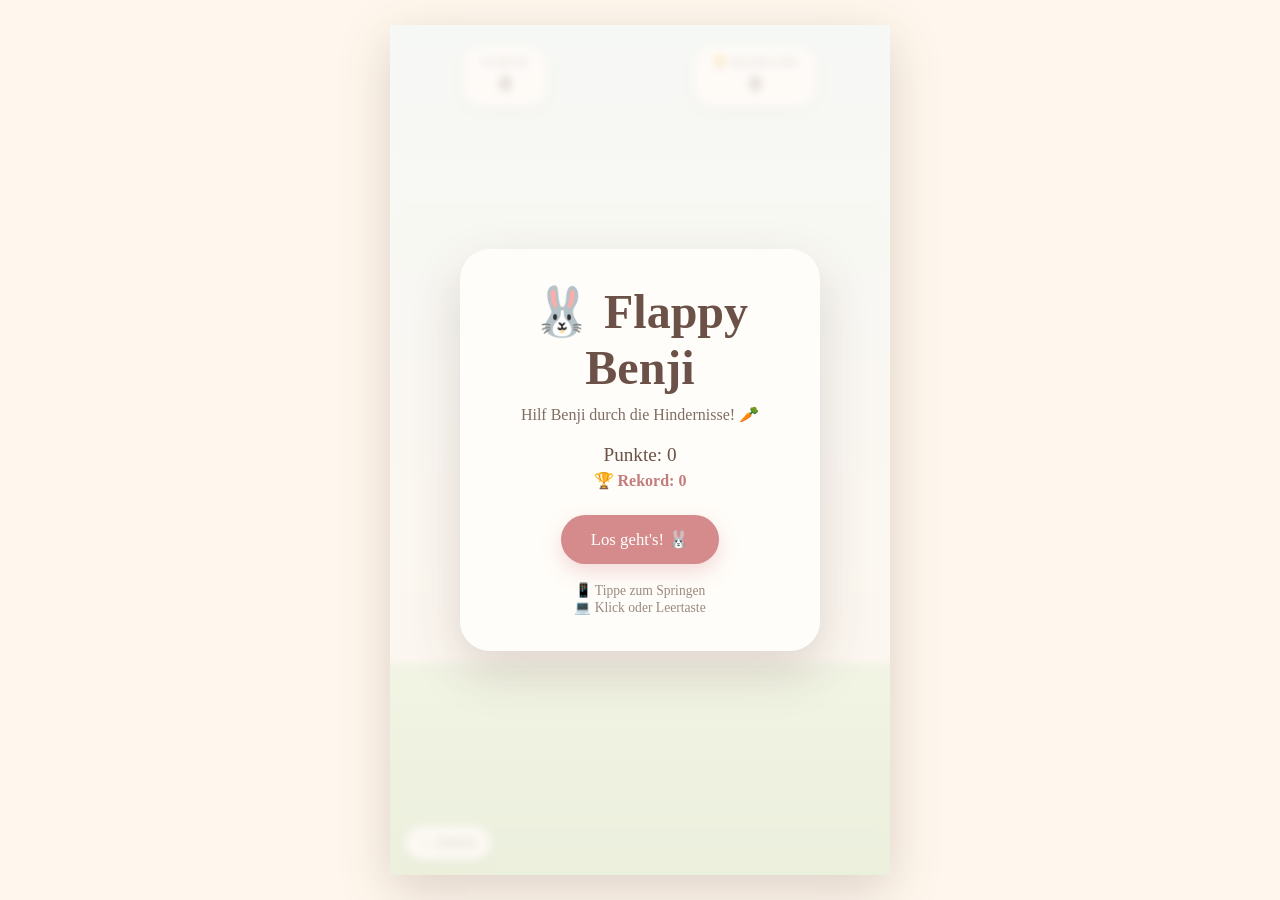
==== flappy.html @ 0adbc52c "Create flappy.html" ====
<!DOCTYPE html>
<html lang="de">

<head>
    <meta charset="UTF-8">

    <meta name="viewport"
          content="width=device-width, initial-scale=1.0, maximum-scale=1.0, user-scalable=no">

    <title>Flappy Benji 🐰</title>

    <style>

        * {
            box-sizing: border-box;
            margin: 0;
            padding: 0;
        }

        html,
        body {
            width: 100%;
            height: 100%;
            overflow: hidden;
        }

        body {
            font-family: Georgia, "Times New Roman", serif;
            background: #fff7ed;

            display: flex;
            justify-content: center;
            align-items: center;

            touch-action: none;
            user-select: none;
        }

        /* ================================
           SPIELBEREICH
           ================================ */

        #gameWrapper {
            position: relative;

            width: min(100vw, 500px);
            height: min(100vh, 850px);

            overflow: hidden;

            background:
                linear-gradient(
                    to bottom,
                    #dff4f4 0%,
                    #f5eee1 75%,
                    #cfe2b7 75%,
                    #b8d69c 100%
                );

            box-shadow:
                0 15px 50px rgba(80, 55, 45, 0.2);
        }

        canvas {
            position: absolute;

            width: 100%;
            height: 100%;

            left: 0;
            top: 0;
        }

        /* ================================
           HUD
           ================================ */

        #hud {
            position: absolute;

            top: 20px;
            left: 0;

            width: 100%;

            display: flex;
            justify-content: space-around;

            z-index: 10;

            pointer-events: none;
        }

        .scoreBox {
            background: rgba(255, 255, 255, 0.82);

            padding: 10px 18px;

            border-radius: 20px;

            text-align: center;

            box-shadow:
                0 5px 15px rgba(80, 55, 45, 0.12);
        }

        .scoreLabel {
            font-size: 0.75rem;
            color: #8a7468;
        }

        .scoreValue {
            font-size: 1.5rem;
            font-weight: bold;

            color: #6b5147;
        }

        /* ================================
           START / GAME OVER
           ================================ */

        #overlay {
            position: absolute;

            inset: 0;

            z-index: 20;

            display: flex;
            justify-content: center;
            align-items: center;

            padding: 25px;

            background: rgba(255, 250, 245, 0.72);

            backdrop-filter: blur(4px);
        }

        #panel {
            width: 100%;
            max-width: 360px;

            background: #fffdf9;

            padding: 35px 25px;

            border-radius: 30px;

            text-align: center;

            box-shadow:
                0 20px 50px rgba(80, 55, 45, 0.18);
        }

        #panel h1 {
            color: #6b5147;

            font-size: clamp(2rem, 8vw, 3rem);

            margin-bottom: 10px;
        }

        #panel p {
            color: #806d64;

            margin-bottom: 20px;
        }

        #finalScore {
            font-size: 1.2rem;

            color: #6b5147;

            margin-bottom: 5px;
        }

        #bestScore {
            color: #c27c7c;

            font-weight: bold;

            margin-bottom: 25px;
        }

        #gameButton {
            border: none;

            padding: 14px 30px;

            border-radius: 50px;

            background: #d58b8b;

            color: white;

            font-family: inherit;

            font-size: 1.05rem;

            cursor: pointer;

            box-shadow:
                0 8px 20px rgba(213, 139, 139, 0.3);

            transition: 0.2s ease;
        }

        #gameButton:hover {
            transform: translateY(-3px);

            background: #c87878;
        }

        #hint {
            margin-top: 18px;

            font-size: 0.85rem;

            color: #9b8980;
        }

        /* ================================
           ZURÜCK BUTTON
           ================================ */

        #backButton {
            position: absolute;

            left: 15px;
            bottom: 15px;

            z-index: 15;

            padding: 9px 15px;

            border-radius: 20px;

            background: rgba(255, 255, 255, 0.8);

            color: #6b5147;

            text-decoration: none;

            font-size: 0.85rem;

            box-shadow:
                0 4px 12px rgba(80, 55, 45, 0.1);
        }

        /* ================================
           MOBIL
           ================================ */

        @media (max-width: 600px) {

            #gameWrapper {
                width: 100vw;
                height: 100vh;

                box-shadow: none;
            }

            #hud {
                top: 15px;
            }

            .scoreBox {
                padding: 8px 14px;
            }

            #panel {
                padding: 30px 20px;
            }
        }

    </style>
</head>


<body>

<div id="gameWrapper">

    <canvas id="gameCanvas"></canvas>


    <!-- SCORE -->

    <div id="hud">

        <div class="scoreBox">

            <div class="scoreLabel">
                PUNKTE
            </div>

            <div class="scoreValue" id="score">
                0
            </div>

        </div>


        <div class="scoreBox">

            <div class="scoreLabel">
                🏆 HIGHSCORE
            </div>

            <div class="scoreValue" id="highscore">
                0
            </div>

        </div>

    </div>


    <!-- START / GAME OVER -->

    <div id="overlay">

        <div id="panel">

            <h1>
                🐰 Flappy Benji
            </h1>

            <p id="message">
                Hilf Benji durch die Hindernisse! 🥕
            </p>

            <div id="finalScore">
                Punkte: 0
            </div>

            <div id="bestScore">
                🏆 Rekord: 0
            </div>

            <button id="gameButton">
                Los geht's! 🐰
            </button>

            <div id="hint">
                📱 Tippe zum Springen<br>
                💻 Klick oder Leertaste
            </div>

        </div>

    </div>


    <a id="backButton" href="index.html">
        ← Zurück
    </a>

</div>


<script>

/* ==========================================
   CANVAS
   ========================================== */

const canvas = document.getElementById("gameCanvas");
const ctx = canvas.getContext("2d");

const wrapper = document.getElementById("gameWrapper");

const scoreElement = document.getElementById("score");
const highscoreElement = document.getElementById("highscore");

const overlay = document.getElementById("overlay");
const gameButton = document.getElementById("gameButton");

const message = document.getElementById("message");
const finalScore = document.getElementById("finalScore");
const bestScore = document.getElementById("bestScore");


/* ==========================================
   CANVAS GRÖSSE
   ========================================== */

function resizeCanvas() {

    canvas.width = wrapper.clientWidth;
    canvas.height = wrapper.clientHeight;

}

resizeCanvas();

window.addEventListener("resize", resizeCanvas);


/* ==========================================
   BENJI BILD
   ========================================== */

const benjiImage = new Image();

benjiImage.src = "./images/benji.png";


/* ==========================================
   HIGHScore
   ========================================== */

let highscore =
    Number(localStorage.getItem("flappyBunnyHighscore")) || 0;

highscoreElement.textContent = highscore;


/* ==========================================
   SPIELVARIABLEN
   ========================================== */

let gameRunning = false;

let gameOver = false;

let score = 0;

let animationFrame;

let lastTime = 0;


/* ==========================================
   BENJI
   ========================================== */

const bunny = {

    x: 90,

    y: 300,

    width: 55,

    height: 55,

    velocity: 0,

    gravity: 0.0018,

    jumpPower: -0.55

};


/* ==========================================
   HINDERNISSE
   ========================================== */

let pipes = [];

let pipeTimer = 0;

const pipeWidth = 70;

const pipeGap = 190;

const pipeSpeed = 0.18;


/* ==========================================
   SPIEL STARTEN
   ========================================== */

function startGame() {

    gameRunning = true;

    gameOver = false;

    score = 0;

    scoreElement.textContent = "0";

    bunny.y = canvas.height / 2;

    bunny.velocity = 0;

    pipes = [];

    pipeTimer = 0;

    overlay.style.display = "none";

    lastTime = performance.now();

    animationFrame =
        requestAnimationFrame(gameLoop);

}


/* ==========================================
   SPRUNG
   ========================================== */

function jump() {

    if (!gameRunning) {
        return;
    }

    bunny.velocity = bunny.jumpPower;

}


/* ==========================================
   NEUES HINDERNIS
   ========================================== */

function createPipe() {

    const minTop = 80;

    const maxTop =
        canvas.height - pipeGap - 120;

    const topHeight =
        minTop +
        Math.random() *
        (maxTop - minTop);

    pipes.push({

        x: canvas.width,

        top: topHeight,

        bottom:
            topHeight + pipeGap,

        counted: false

    });

}


/* ==========================================
   KOLLISION
   ========================================== */

function collision(pipe) {

    const padding = 8;

    const bunnyLeft =
        bunny.x + padding;

    const bunnyRight =
        bunny.x + bunny.width - padding;

    const bunnyTop =
        bunny.y + padding;

    const bunnyBottom =
        bunny.y + bunny.height - padding;


    const pipeLeft = pipe.x;

    const pipeRight =
        pipe.x + pipeWidth;


    const hitsPipe =
        bunnyRight > pipeLeft &&
        bunnyLeft < pipeRight &&
        (
            bunnyTop < pipe.top ||
            bunnyBottom > pipe.bottom
        );


    return hitsPipe;

}


/* ==========================================
   GAME OVER
   ========================================== */

function endGame() {

    gameRunning = false;

    gameOver = true;

    cancelAnimationFrame(animationFrame);


    let newRecord = false;


    if (score > highscore) {

        highscore = score;

        localStorage.setItem(
            "flappyBunnyHighscore",
            highscore
        );

        newRecord = true;

    }


    highscoreElement.textContent =
        highscore;


    finalScore.textContent =
        "Punkte: " + score;


    bestScore.textContent =
        "🏆 Rekord: " + highscore;


    if (newRecord) {

        message.textContent =
            "✨ NEUER REKORD! ✨";

    } else {

        message.textContent =
            "Benji braucht eine kleine Pause. 🐰";

    }


    gameButton.textContent =
        "Nochmal spielen 🔄";


    overlay.style.display =
        "flex";

}


/* ==========================================
   SPIEL LOOP
   ========================================== */

function gameLoop(timestamp) {

    if (!gameRunning) {
        return;
    }


    const delta =
        timestamp - lastTime;

    lastTime = timestamp;


    update(delta);

    draw();


    animationFrame =
        requestAnimationFrame(gameLoop);

}


/* ==========================================
   UPDATE
   ========================================== */

function update(delta) {

    /*
       Benji fällt
    */

    bunny.velocity +=
        bunny.gravity * delta;

    bunny.y +=
        bunny.velocity * delta;


    /*
       Oben / unten
    */

    if (bunny.y < 0) {

        bunny.y = 0;

        endGame();

        return;

    }


    if (
        bunny.y + bunny.height >
        canvas.height - 60
    ) {

        endGame();

        return;

    }


    /*
       Hindernisse erzeugen
    */

    pipeTimer += delta;


    if (pipeTimer > 1500) {

        createPipe();

        pipeTimer = 0;

    }


    /*
       Hindernisse bewegen
    */

    for (let i = pipes.length - 1; i >= 0; i--) {

        const pipe = pipes[i];

        pipe.x -=
            pipeSpeed * delta;


        /*
           Punkte
        */

        if (
            !pipe.counted &&
            pipe.x + pipeWidth < bunny.x
        ) {

            pipe.counted = true;

            score++;

            scoreElement.textContent =
                score;

        }


        /*
           Kollision
        */

        if (collision(pipe)) {

            endGame();

            return;

        }


        /*
           Hindernis löschen
        */

        if (
            pipe.x + pipeWidth < 0
        ) {

            pipes.splice(i, 1);

        }

    }

}


/* ==========================================
   ZEICHNEN
   ========================================== */

function draw() {

    ctx.clearRect(
        0,
        0,
        canvas.width,
        canvas.height
    );


    drawBackground();

    drawPipes();

    drawGround();

    drawBunny();

}


/* ==========================================
   HINTERGRUND
   ========================================== */

function drawBackground() {

    /*
       Himmel
    */

    const gradient =
        ctx.createLinearGradient(
            0,
            0,
            0,
            canvas.height
        );

    gradient.addColorStop(
        0,
        "#dff4f4"
    );

    gradient.addColorStop(
        0.75,
        "#f5eee1"
    );

    gradient.addColorStop(
        1,
        "#cfe2b7"
    );


    ctx.fillStyle = gradient;

    ctx.fillRect(
        0,
        0,
        canvas.width,
        canvas.height
    );


    /*
       Wolken
    */

    ctx.fillStyle =
        "rgba(255,255,255,0.65)";


    drawCloud(
        canvas.width * 0.2,
        100,
        1
    );

    drawCloud(
        canvas.width * 0.7,
        190,
        0.8
    );

}


/* ==========================================
   WOLKE
   ========================================== */

function drawCloud(x, y, scale) {

    ctx.beginPath();

    ctx.arc(
        x,
        y,
        25 * scale,
        0,
        Math.PI * 2
    );

    ctx.arc(
        x + 25 * scale,
        y - 10 * scale,
        32 * scale,
        0,
        Math.PI * 2
    );

    ctx.arc(
        x + 55 * scale,
        y,
        25 * scale,
        0,
        Math.PI * 2
    );

    ctx.fill();

}


/* ==========================================
   HINDERNISSE ZEICHNEN
   ========================================== */

function drawPipes() {

    pipes.forEach(pipe => {

        /*
           obere Karotte / Pflanze
        */

        drawObstacle(
            pipe.x,
            0,
            pipeWidth,
            pipe.top
        );


        /*
           untere Karotte / Pflanze
        */

        drawObstacle(
            pipe.x,
            pipe.bottom,
            pipeWidth,
            canvas.height - pipe.bottom - 60
        );

    });

}


/* ==========================================
   HINDERNIS
   ========================================== */

function drawObstacle(
    x,
    y,
    width,
    height
) {

    if (height <= 0) {
        return;
    }


    /*
       Hauptkörper
    */

    ctx.fillStyle = "#91b879";

    ctx.fillRect(
        x,
        y,
        width,
        height
    );


    /*
       Rand
    */

    ctx.fillStyle = "#739b62";

    ctx.fillRect(
        x,
        y,
        8,
        height
    );

    ctx.fillRect(
        x + width - 8,
        y,
        8,
        height
    );


    /*
       Blätter / kleine Details
    */

    ctx.fillStyle = "#668e57";

    for (
        let i = 20;
        i < height;
        i += 35
    ) {

        ctx.beginPath();

        ctx.arc(
            x + width / 2,
            y + i,
            5,
            0,
            Math.PI * 2
        );

        ctx.fill();

    }

}


/* ==========================================
   BODEN
   ========================================== */

function drawGround() {

    const groundHeight = 60;


    ctx.fillStyle =
        "#b8d69c";


    ctx.fillRect(
        0,
        canvas.height - groundHeight,
        canvas.width,
        groundHeight
    );


    /*
       kleine Grashalme
    */

    ctx.strokeStyle =
        "#7ea86b";

    ctx.lineWidth = 2;


    for (
        let x = 0;
        x < canvas.width;
        x += 18
    ) {

        ctx.beginPath();

        ctx.moveTo(
            x,
            canvas.height - groundHeight
        );

        ctx.lineTo(
            x + 5,
            canvas.height - groundHeight - 7
        );

        ctx.stroke();

    }

}


/* ==========================================
   BENJI ZEICHNEN
   ========================================== */

function drawBunny() {

    if (
        benjiImage.complete &&
        benjiImage.naturalWidth > 0
    ) {

        ctx.save();


        /*
           leichte Drehung während des Fallens
        */

        const rotation =
            Math.max(
                -0.25,
                Math.min(
                    0.5,
                    bunny.velocity * 0.5
                )
            );


        ctx.translate(
            bunny.x + bunny.width / 2,
            bunny.y + bunny.height / 2
        );

        ctx.rotate(rotation);


        ctx.drawImage(
            benjiImage,
            -bunny.width / 2,
            -bunny.height / 2,
            bunny.width,
            bunny.height
        );


        ctx.restore();

    } else {

        /*
           Falls das Bild noch lädt:
           vorübergehend ein Häschen anzeigen
        */

        ctx.font = "45px serif";

        ctx.fillText(
            "🐰",
            bunny.x,
            bunny.y + 45
        );

    }

}


/* ==========================================
   STEUERUNG
   ========================================== */


/*
   Maus
*/

canvas.addEventListener(
    "mousedown",
    function(event) {

        event.preventDefault();

        jump();

    }
);


/*
   Smartphone / Touch
*/

canvas.addEventListener(
    "touchstart",
    function(event) {

        event.preventDefault();

        jump();

    },
    {
        passive: false
    }
);


/*
   Tastatur
*/

document.addEventListener(
    "keydown",
    function(event) {

        if (
            event.code === "Space" ||
            event.code === "ArrowUp"
        ) {

            event.preventDefault();

            jump();

        }

    }
);


/*
   Button
*/

gameButton.addEventListener(
    "click",
    function() {

        startGame();

    }
);


/* ==========================================
   START
   ========================================== */

message.textContent =
    "Hilf Benji durch die Hindernisse! 🥕";

finalScore.textContent =
    "Punkte: 0";

bestScore.textContent =
    "🏆 Rekord: " + highscore;

</script>

</body>
</html>
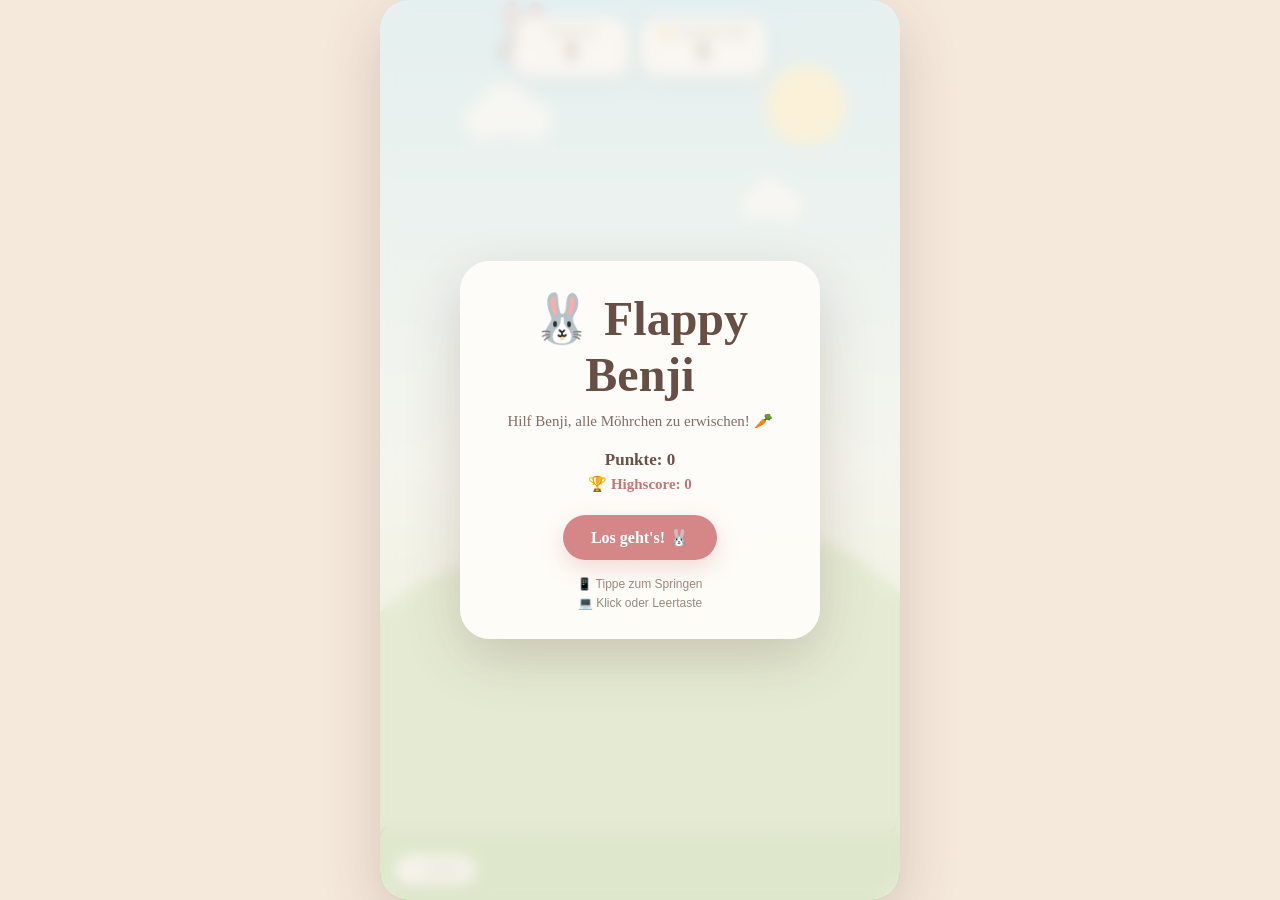
==== commit 02fcfee5: "Update flappy.html" ====
--- a/flappy.html
+++ b/flappy.html
@@ -4,8 +4,10 @@
 <head>
     <meta charset="UTF-8">
 
-    <meta name="viewport"
-          content="width=device-width, initial-scale=1.0, maximum-scale=1.0, user-scalable=no">
+    <meta
+        name="viewport"
+        content="width=device-width, initial-scale=1.0, maximum-scale=1.0, user-scalable=no, viewport-fit=cover"
+    >
 
     <title>Flappy Benji 🐰</title>
 
@@ -26,252 +28,348 @@
 
         body {
             font-family: Georgia, "Times New Roman", serif;
-            background: #fff7ed;
+
+            background: #f5e9dc;
 
             display: flex;
             justify-content: center;
             align-items: center;
 
             touch-action: none;
+            overscroll-behavior: none;
             user-select: none;
-        }
-
-        /* ================================
-           SPIELBEREICH
-           ================================ */
+            -webkit-user-select: none;
+
+            padding:
+                env(safe-area-inset-top)
+                env(safe-area-inset-right)
+                env(safe-area-inset-bottom)
+                env(safe-area-inset-left);
+        }
+
+
+        /* =====================================
+           SPIEL
+           ===================================== */
 
         #gameWrapper {
+
             position: relative;
 
-            width: min(100vw, 500px);
-            height: min(100vh, 850px);
+            width: min(100vw, 520px);
+
+            height: min(100dvh, 900px);
 
             overflow: hidden;
 
-            background:
-                linear-gradient(
-                    to bottom,
-                    #dff4f4 0%,
-                    #f5eee1 75%,
-                    #cfe2b7 75%,
-                    #b8d69c 100%
-                );
+            background: #dff3f5;
 
             box-shadow:
-                0 15px 50px rgba(80, 55, 45, 0.2);
-        }
+                0 20px 60px rgba(80, 55, 45, 0.20);
+
+            border-radius: 0;
+        }
+
 
         canvas {
+
             position: absolute;
+
+            inset: 0;
 
             width: 100%;
             height: 100%;
 
+            display: block;
+        }
+
+
+        /* =====================================
+           HUD
+           ===================================== */
+
+        #hud {
+
+            position: absolute;
+
+            top: max(18px, env(safe-area-inset-top));
+
             left: 0;
-            top: 0;
-        }
-
-        /* ================================
-           HUD
-           ================================ */
-
-        #hud {
+            right: 0;
+
+            z-index: 10;
+
+            display: flex;
+
+            justify-content: center;
+
+            align-items: center;
+
+            gap: 12px;
+
+            pointer-events: none;
+        }
+
+
+        .scoreBox {
+
+            min-width: 115px;
+
+            padding: 9px 16px 10px;
+
+            background:
+                rgba(255, 253, 249, 0.88);
+
+            border: 1px solid rgba(255,255,255,0.8);
+
+            border-radius: 18px;
+
+            text-align: center;
+
+            box-shadow:
+                0 7px 22px rgba(91, 65, 54, 0.13);
+
+            backdrop-filter: blur(8px);
+        }
+
+
+        .scoreLabel {
+
+            font-family:
+                Arial,
+                sans-serif;
+
+            font-size: 10px;
+
+            letter-spacing: 1.4px;
+
+            color: #927b70;
+
+            font-weight: 700;
+        }
+
+
+        .scoreValue {
+
+            margin-top: 1px;
+
+            font-family:
+                Arial,
+                sans-serif;
+
+            font-size: 23px;
+
+            line-height: 1.1;
+
+            color: #654d43;
+
+            font-weight: 800;
+        }
+
+
+        /* =====================================
+           ZURÜCK
+           ===================================== */
+
+        #backButton {
+
             position: absolute;
 
-            top: 20px;
-            left: 0;
-
-            width: 100%;
+            left: 15px;
+
+            bottom:
+                max(15px, env(safe-area-inset-bottom));
+
+            z-index: 12;
+
+            padding: 8px 14px;
+
+            border-radius: 20px;
+
+            background:
+                rgba(255, 253, 249, 0.82);
+
+            color: #735c51;
+
+            text-decoration: none;
+
+            font-family: Arial, sans-serif;
+
+            font-size: 12px;
+
+            box-shadow:
+                0 5px 15px rgba(80, 55, 45, 0.10);
+
+            backdrop-filter: blur(6px);
+        }
+
+
+        /* =====================================
+           START / GAME OVER
+           ===================================== */
+
+        #overlay {
+
+            position: absolute;
+
+            inset: 0;
+
+            z-index: 20;
 
             display: flex;
-            justify-content: space-around;
-
-            z-index: 10;
-
-            pointer-events: none;
-        }
-
-        .scoreBox {
-            background: rgba(255, 255, 255, 0.82);
-
-            padding: 10px 18px;
-
-            border-radius: 20px;
+
+            justify-content: center;
+
+            align-items: center;
+
+            padding: 25px;
+
+            background:
+                rgba(250, 245, 238, 0.66);
+
+            backdrop-filter: blur(7px);
+        }
+
+
+        #panel {
+
+            width: min(88vw, 360px);
+
+            padding: 30px 24px 26px;
+
+            background:
+                rgba(255, 253, 249, 0.96);
+
+            border-radius: 30px;
 
             text-align: center;
 
             box-shadow:
-                0 5px 15px rgba(80, 55, 45, 0.12);
-        }
-
-        .scoreLabel {
-            font-size: 0.75rem;
-            color: #8a7468;
-        }
-
-        .scoreValue {
-            font-size: 1.5rem;
+                0 20px 55px rgba(80, 55, 45, 0.20);
+        }
+
+
+        #panel h1 {
+
+            color: #674f45;
+
+            font-size:
+                clamp(2rem, 9vw, 3rem);
+
+            margin-bottom: 8px;
+        }
+
+
+        #message {
+
+            color: #806d63;
+
+            font-size: 15px;
+
+            line-height: 1.5;
+
+            margin-bottom: 18px;
+        }
+
+
+        #finalScore {
+
+            color: #6b5147;
+
+            font-size: 17px;
+
             font-weight: bold;
 
-            color: #6b5147;
-        }
-
-        /* ================================
-           START / GAME OVER
-           ================================ */
-
-        #overlay {
-            position: absolute;
-
-            inset: 0;
-
-            z-index: 20;
-
-            display: flex;
-            justify-content: center;
-            align-items: center;
-
-            padding: 25px;
-
-            background: rgba(255, 250, 245, 0.72);
-
-            backdrop-filter: blur(4px);
-        }
-
-        #panel {
-            width: 100%;
-            max-width: 360px;
-
-            background: #fffdf9;
-
-            padding: 35px 25px;
-
-            border-radius: 30px;
-
-            text-align: center;
+            margin-bottom: 5px;
+        }
+
+
+        #bestScore {
+
+            color: #c27676;
+
+            font-size: 15px;
+
+            font-weight: bold;
+
+            margin-bottom: 22px;
+        }
+
+
+        #gameButton {
+
+            border: none;
+
+            padding: 13px 28px;
+
+            border-radius: 50px;
+
+            background: #d58787;
+
+            color: white;
+
+            font-family: Georgia, serif;
+
+            font-size: 16px;
+
+            font-weight: bold;
+
+            cursor: pointer;
 
             box-shadow:
-                0 20px 50px rgba(80, 55, 45, 0.18);
-        }
-
-        #panel h1 {
-            color: #6b5147;
-
-            font-size: clamp(2rem, 8vw, 3rem);
-
-            margin-bottom: 10px;
-        }
-
-        #panel p {
-            color: #806d64;
-
-            margin-bottom: 20px;
-        }
-
-        #finalScore {
-            font-size: 1.2rem;
-
-            color: #6b5147;
-
-            margin-bottom: 5px;
-        }
-
-        #bestScore {
-            color: #c27c7c;
-
-            font-weight: bold;
-
-            margin-bottom: 25px;
-        }
-
-        #gameButton {
-            border: none;
-
-            padding: 14px 30px;
-
-            border-radius: 50px;
-
-            background: #d58b8b;
-
-            color: white;
-
-            font-family: inherit;
-
-            font-size: 1.05rem;
-
-            cursor: pointer;
-
-            box-shadow:
-                0 8px 20px rgba(213, 139, 139, 0.3);
-
-            transition: 0.2s ease;
-        }
-
-        #gameButton:hover {
-            transform: translateY(-3px);
-
-            background: #c87878;
-        }
+                0 8px 22px rgba(213, 135, 135, 0.30);
+
+            -webkit-tap-highlight-color: transparent;
+        }
+
 
         #hint {
-            margin-top: 18px;
-
-            font-size: 0.85rem;
-
-            color: #9b8980;
-        }
-
-        /* ================================
-           ZURÜCK BUTTON
-           ================================ */
-
-        #backButton {
-            position: absolute;
-
-            left: 15px;
-            bottom: 15px;
-
-            z-index: 15;
-
-            padding: 9px 15px;
-
-            border-radius: 20px;
-
-            background: rgba(255, 255, 255, 0.8);
-
-            color: #6b5147;
-
-            text-decoration: none;
-
-            font-size: 0.85rem;
-
-            box-shadow:
-                0 4px 12px rgba(80, 55, 45, 0.1);
-        }
-
-        /* ================================
-           MOBIL
-           ================================ */
-
-        @media (max-width: 600px) {
+
+            margin-top: 15px;
+
+            color: #9a8980;
+
+            font-family: Arial, sans-serif;
+
+            font-size: 12px;
+
+            line-height: 1.6;
+        }
+
+
+        /* =====================================
+           KLEINE HANDYS
+           ===================================== */
+
+        @media (max-height: 700px) {
+
+            #hud {
+                top: 10px;
+            }
+
+            .scoreBox {
+                padding: 7px 13px;
+                min-width: 105px;
+            }
+
+            .scoreValue {
+                font-size: 20px;
+            }
+
+            #panel {
+                padding: 22px 20px;
+            }
+
+            #panel h1 {
+                font-size: 2rem;
+            }
+        }
+
+
+        @media (min-width: 521px) {
 
             #gameWrapper {
-                width: 100vw;
-                height: 100vh;
-
-                box-shadow: none;
-            }
-
-            #hud {
-                top: 15px;
-            }
-
-            .scoreBox {
-                padding: 8px 14px;
-            }
-
-            #panel {
-                padding: 30px 20px;
+                border-radius: 28px;
             }
         }
 
@@ -286,7 +384,9 @@
     <canvas id="gameCanvas"></canvas>
 
 
-    <!-- SCORE -->
+    <!-- ================================
+         PUNKTE
+         ================================ -->
 
     <div id="hud">
 
@@ -296,7 +396,10 @@
                 PUNKTE
             </div>
 
-            <div class="scoreValue" id="score">
+            <div
+                class="scoreValue"
+                id="score"
+            >
                 0
             </div>
 
@@ -309,7 +412,10 @@
                 🏆 HIGHSCORE
             </div>
 
-            <div class="scoreValue" id="highscore">
+            <div
+                class="scoreValue"
+                id="highscore"
+            >
                 0
             </div>
 
@@ -318,7 +424,9 @@
     </div>
 
 
-    <!-- START / GAME OVER -->
+    <!-- ================================
+         START / GAME OVER
+         ================================ -->
 
     <div id="overlay">
 
@@ -329,7 +437,7 @@
             </h1>
 
             <p id="message">
-                Hilf Benji durch die Hindernisse! 🥕
+                Hilf Benji, alle Möhrchen zu erwischen! 🥕
             </p>
 
             <div id="finalScore">
@@ -337,7 +445,7 @@
             </div>
 
             <div id="bestScore">
-                🏆 Rekord: 0
+                🏆 Highscore: 0
             </div>
 
             <button id="gameButton">
@@ -354,7 +462,10 @@
     </div>
 
 
-    <a id="backButton" href="index.html">
+    <a
+        id="backButton"
+        href="index.html"
+    >
         ← Zurück
     </a>
 
@@ -364,23 +475,110 @@
 <script>
 
 /* ==========================================
-   CANVAS
-   ========================================== */
-
-const canvas = document.getElementById("gameCanvas");
-const ctx = canvas.getContext("2d");
-
-const wrapper = document.getElementById("gameWrapper");
-
-const scoreElement = document.getElementById("score");
-const highscoreElement = document.getElementById("highscore");
-
-const overlay = document.getElementById("overlay");
-const gameButton = document.getElementById("gameButton");
-
-const message = document.getElementById("message");
-const finalScore = document.getElementById("finalScore");
-const bestScore = document.getElementById("bestScore");
+   ELEMENTE
+   ========================================== */
+
+const canvas =
+    document.getElementById("gameCanvas");
+
+const ctx =
+    canvas.getContext("2d");
+
+const wrapper =
+    document.getElementById("gameWrapper");
+
+const scoreElement =
+    document.getElementById("score");
+
+const highscoreElement =
+    document.getElementById("highscore");
+
+const overlay =
+    document.getElementById("overlay");
+
+const gameButton =
+    document.getElementById("gameButton");
+
+const message =
+    document.getElementById("message");
+
+const finalScore =
+    document.getElementById("finalScore");
+
+const bestScore =
+    document.getElementById("bestScore");
+
+
+/* ==========================================
+   BENJI
+   ========================================== */
+
+const benjiImage =
+    new Image();
+
+benjiImage.src =
+    "images/benji.png";
+
+
+/* ==========================================
+   HIGHScore
+   ========================================== */
+
+let highscore =
+    Number(
+        localStorage.getItem(
+            "flappyBunnyHighscore"
+        )
+    ) || 0;
+
+highscoreElement.textContent =
+    highscore;
+
+
+/* ==========================================
+   SPIEL
+   ========================================== */
+
+let gameRunning = false;
+
+let score = 0;
+
+let lastTime = 0;
+
+let animationFrame;
+
+let carrotTimer = 0;
+
+let obstacleTimer = 0;
+
+let carrots = [];
+
+let obstacles = [];
+
+let particles = [];
+
+
+/* ==========================================
+   BENJI WERTE
+   ========================================== */
+
+const bunny = {
+
+    x: 0,
+
+    y: 0,
+
+    width: 76,
+
+    height: 76,
+
+    velocity: 0,
+
+    gravity: 0.00165,
+
+    jumpPower: -0.53
+
+};
 
 
 /* ==========================================
@@ -389,122 +587,73 @@
 
 function resizeCanvas() {
 
-    canvas.width = wrapper.clientWidth;
-    canvas.height = wrapper.clientHeight;
+    canvas.width =
+        wrapper.clientWidth;
+
+    canvas.height =
+        wrapper.clientHeight;
+
+
+    bunny.x =
+        canvas.width * 0.20;
 
 }
 
 resizeCanvas();
 
-window.addEventListener("resize", resizeCanvas);
-
-
-/* ==========================================
-   BENJI BILD
-   ========================================== */
-
-const benjiImage = new Image();
-
-benjiImage.src = "./images/benji.png";
-
-
-/* ==========================================
-   HIGHScore
-   ========================================== */
-
-let highscore =
-    Number(localStorage.getItem("flappyBunnyHighscore")) || 0;
-
-highscoreElement.textContent = highscore;
-
-
-/* ==========================================
-   SPIELVARIABLEN
-   ========================================== */
-
-let gameRunning = false;
-
-let gameOver = false;
-
-let score = 0;
-
-let animationFrame;
-
-let lastTime = 0;
-
-
-/* ==========================================
-   BENJI
-   ========================================== */
-
-const bunny = {
-
-    x: 90,
-
-    y: 300,
-
-    width: 55,
-
-    height: 55,
-
-    velocity: 0,
-
-    gravity: 0.0018,
-
-    jumpPower: -0.55
-
-};
-
-
-/* ==========================================
-   HINDERNISSE
-   ========================================== */
-
-let pipes = [];
-
-let pipeTimer = 0;
-
-const pipeWidth = 70;
-
-const pipeGap = 190;
-
-const pipeSpeed = 0.18;
-
-
-/* ==========================================
-   SPIEL STARTEN
+
+window.addEventListener(
+    "resize",
+    resizeCanvas
+);
+
+
+/* ==========================================
+   SPIEL START
    ========================================== */
 
 function startGame() {
 
     gameRunning = true;
 
-    gameOver = false;
-
     score = 0;
 
-    scoreElement.textContent = "0";
-
-    bunny.y = canvas.height / 2;
+    carrots = [];
+
+    obstacles = [];
+
+    particles = [];
+
+    carrotTimer = 0;
+
+    obstacleTimer = 0;
+
+    bunny.x =
+        canvas.width * 0.20;
+
+    bunny.y =
+        canvas.height * 0.45;
 
     bunny.velocity = 0;
 
-    pipes = [];
-
-    pipeTimer = 0;
-
-    overlay.style.display = "none";
-
-    lastTime = performance.now();
+    scoreElement.textContent =
+        "0";
+
+    overlay.style.display =
+        "none";
+
+    lastTime =
+        performance.now();
 
     animationFrame =
-        requestAnimationFrame(gameLoop);
-
-}
-
-
-/* ==========================================
-   SPRUNG
+        requestAnimationFrame(
+            gameLoop
+        );
+}
+
+
+/* ==========================================
+   SPRINGEN
    ========================================== */
 
 function jump() {
@@ -513,37 +662,81 @@
         return;
     }
 
-    bunny.velocity = bunny.jumpPower;
-
-}
-
-
-/* ==========================================
-   NEUES HINDERNIS
-   ========================================== */
-
-function createPipe() {
+    bunny.velocity =
+        bunny.jumpPower;
+
+}
+
+
+/* ==========================================
+   KAROTTE ERSTELLEN
+   ========================================== */
+
+function createCarrot() {
+
+    const margin = 100;
+
+    const minY = 100;
+
+    const maxY =
+        canvas.height - margin;
+
+    carrots.push({
+
+        x:
+            canvas.width + 40,
+
+        y:
+            minY +
+            Math.random() *
+            (maxY - minY),
+
+        size:
+            34,
+
+        rotation:
+            (Math.random() - 0.5) * 0.3,
+
+        collected: false
+
+    });
+
+}
+
+
+/* ==========================================
+   HINDERNISSE
+   ========================================== */
+
+function createObstacle() {
+
+    const gap = 190;
 
     const minTop = 80;
 
     const maxTop =
-        canvas.height - pipeGap - 120;
-
-    const topHeight =
+        canvas.height -
+        gap -
+        120;
+
+    const top =
         minTop +
         Math.random() *
         (maxTop - minTop);
 
-    pipes.push({
-
-        x: canvas.width,
-
-        top: topHeight,
+    obstacles.push({
+
+        x:
+            canvas.width + 50,
+
+        width:
+            72,
+
+        top:
+            top,
 
         bottom:
-            topHeight + pipeGap,
-
-        counted: false
+            top + gap
 
     });
 
@@ -551,42 +744,116 @@
 
 
 /* ==========================================
-   KOLLISION
-   ========================================== */
-
-function collision(pipe) {
-
-    const padding = 8;
-
-    const bunnyLeft =
+   KOLLISION BENJI / KAROTTE
+   ========================================== */
+
+function carrotCollision(carrot) {
+
+    const bx =
+        bunny.x + bunny.width / 2;
+
+    const by =
+        bunny.y + bunny.height / 2;
+
+    const cx =
+        carrot.x;
+
+    const cy =
+        carrot.y;
+
+    const distance =
+        Math.hypot(
+            bx - cx,
+            by - cy
+        );
+
+    return distance <
+        45;
+
+}
+
+
+/* ==========================================
+   KOLLISION HINDERNIS
+   ========================================== */
+
+function obstacleCollision(obstacle) {
+
+    const padding = 10;
+
+    const left =
         bunny.x + padding;
 
-    const bunnyRight =
-        bunny.x + bunny.width - padding;
-
-    const bunnyTop =
+    const right =
+        bunny.x +
+        bunny.width -
+        padding;
+
+    const top =
         bunny.y + padding;
 
-    const bunnyBottom =
-        bunny.y + bunny.height - padding;
-
-
-    const pipeLeft = pipe.x;
-
-    const pipeRight =
-        pipe.x + pipeWidth;
-
-
-    const hitsPipe =
-        bunnyRight > pipeLeft &&
-        bunnyLeft < pipeRight &&
+    const bottom =
+        bunny.y +
+        bunny.height -
+        padding;
+
+
+    return (
+
+        right > obstacle.x &&
+
+        left <
+            obstacle.x +
+            obstacle.width &&
+
         (
-            bunnyTop < pipe.top ||
-            bunnyBottom > pipe.bottom
-        );
-
-
-    return hitsPipe;
+            top < obstacle.top ||
+            bottom > obstacle.bottom
+        )
+
+    );
+
+}
+
+
+/* ==========================================
+   PARTIKEL
+   ========================================== */
+
+function createParticles(
+    x,
+    y
+) {
+
+    for (
+        let i = 0;
+        i < 10;
+        i++
+    ) {
+
+        particles.push({
+
+            x: x,
+
+            y: y,
+
+            vx:
+                (Math.random() - 0.5)
+                * 0.15,
+
+            vy:
+                (Math.random() - 0.5)
+                * 0.15,
+
+            life: 1,
+
+            size:
+                3 +
+                Math.random() * 4
+
+        });
+
+    }
 
 }
 
@@ -599,9 +866,9 @@
 
     gameRunning = false;
 
-    gameOver = true;
-
-    cancelAnimationFrame(animationFrame);
+    cancelAnimationFrame(
+        animationFrame
+    );
 
 
     let newRecord = false;
@@ -609,7 +876,8 @@
 
     if (score > highscore) {
 
-        highscore = score;
+        highscore =
+            score;
 
         localStorage.setItem(
             "flappyBunnyHighscore",
@@ -630,18 +898,18 @@
 
 
     bestScore.textContent =
-        "🏆 Rekord: " + highscore;
-
-
-    if (newRecord) {
+        "🏆 Highscore: " + highscore;
+
+
+    if (newRecord && score > 0) {
 
         message.textContent =
-            "✨ NEUER REKORD! ✨";
+            "✨ NEUER REKORD! Benji ist stolz! ✨";
 
     } else {
 
         message.textContent =
-            "Benji braucht eine kleine Pause. 🐰";
+            "Benji braucht kurz eine Möhrchenpause. 🐰";
 
     }
 
@@ -657,7 +925,7 @@
 
 
 /* ==========================================
-   SPIEL LOOP
+   GAME LOOP
    ========================================== */
 
 function gameLoop(timestamp) {
@@ -668,9 +936,13 @@
 
 
     const delta =
-        timestamp - lastTime;
-
-    lastTime = timestamp;
+        Math.min(
+            timestamp - lastTime,
+            30
+        );
+
+    lastTime =
+        timestamp;
 
 
     update(delta);
@@ -679,7 +951,9 @@
 
 
     animationFrame =
-        requestAnimationFrame(gameLoop);
+        requestAnimationFrame(
+            gameLoop
+        );
 
 }
 
@@ -690,9 +964,7 @@
 
 function update(delta) {
 
-    /*
-       Benji fällt
-    */
+    /* BENJI */
 
     bunny.velocity +=
         bunny.gravity * delta;
@@ -701,106 +973,155 @@
         bunny.velocity * delta;
 
 
-    /*
-       Oben / unten
-    */
+    /* BODEN */
+
+    const ground =
+        canvas.height - 65;
+
+
+    if (
+        bunny.y +
+        bunny.height >
+        ground
+    ) {
+
+        endGame();
+
+        return;
+
+    }
+
+
+    /* DECKE */
 
     if (bunny.y < 0) {
 
         bunny.y = 0;
 
-        endGame();
-
-        return;
+        bunny.velocity = 0;
 
     }
 
 
-    if (
-        bunny.y + bunny.height >
-        canvas.height - 60
-    ) {
-
-        endGame();
-
-        return;
+    /* KAROTTEN */
+
+    carrotTimer += delta;
+
+
+    if (carrotTimer > 1150) {
+
+        createCarrot();
+
+        carrotTimer = 0;
 
     }
 
 
-    /*
-       Hindernisse erzeugen
-    */
-
-    pipeTimer += delta;
-
-
-    if (pipeTimer > 1500) {
-
-        createPipe();
-
-        pipeTimer = 0;
+    carrots.forEach(
+        carrot => {
+
+            carrot.x -=
+                0.19 * delta;
+
+
+            if (
+                !carrot.collected &&
+                carrotCollision(carrot)
+            ) {
+
+                carrot.collected =
+                    true;
+
+                score++;
+
+                scoreElement.textContent =
+                    score;
+
+                createParticles(
+                    carrot.x,
+                    carrot.y
+                );
+
+            }
+
+        }
+    );
+
+
+    carrots =
+        carrots.filter(
+            carrot =>
+                carrot.x > -60 &&
+                !carrot.collected
+        );
+
+
+    /* HINDERNISSE */
+
+    obstacleTimer += delta;
+
+
+    if (obstacleTimer > 1900) {
+
+        createObstacle();
+
+        obstacleTimer = 0;
 
     }
 
 
-    /*
-       Hindernisse bewegen
-    */
-
-    for (let i = pipes.length - 1; i >= 0; i--) {
-
-        const pipe = pipes[i];
-
-        pipe.x -=
-            pipeSpeed * delta;
-
-
-        /*
-           Punkte
-        */
-
-        if (
-            !pipe.counted &&
-            pipe.x + pipeWidth < bunny.x
-        ) {
-
-            pipe.counted = true;
-
-            score++;
-
-            scoreElement.textContent =
-                score;
-
-        }
-
-
-        /*
-           Kollision
-        */
-
-        if (collision(pipe)) {
-
-            endGame();
-
-            return;
-
-        }
-
-
-        /*
-           Hindernis löschen
-        */
-
-        if (
-            pipe.x + pipeWidth < 0
-        ) {
-
-            pipes.splice(i, 1);
-
-        }
-
-    }
+    obstacles.forEach(
+        obstacle => {
+
+            obstacle.x -=
+                0.18 * delta;
+
+
+            if (
+                obstacleCollision(
+                    obstacle
+                )
+            ) {
+
+                endGame();
+
+            }
+
+        }
+    );
+
+
+    obstacles =
+        obstacles.filter(
+            obstacle =>
+                obstacle.x >
+                -obstacle.width
+        );
+
+
+    /* PARTIKEL */
+
+    particles.forEach(
+        particle => {
+
+            particle.x +=
+                particle.vx * delta;
+
+            particle.y +=
+                particle.vy * delta;
+
+            particle.life -=
+                0.002 * delta;
+
+        }
+    );
+
+
+    particles =
+        particles.filter(
+            particle =>
+                particle.life > 0
+        );
 
 }
 
@@ -821,12 +1142,18 @@
 
     drawBackground();
 
-    drawPipes();
+    drawObstacles();
+
+    drawCarrots();
+
+    drawParticles();
+
+    drawAirTrail();
+
+    drawBunny();
 
     drawGround();
 
-    drawBunny();
-
 }
 
 
@@ -835,10 +1162,6 @@
    ========================================== */
 
 function drawBackground() {
-
-    /*
-       Himmel
-    */
 
     const gradient =
         ctx.createLinearGradient(
@@ -848,23 +1171,30 @@
             canvas.height
         );
 
+
     gradient.addColorStop(
         0,
-        "#dff4f4"
+        "#b9e6f1"
     );
 
     gradient.addColorStop(
-        0.75,
-        "#f5eee1"
+        0.52,
+        "#e9f5ec"
+    );
+
+    gradient.addColorStop(
+        0.76,
+        "#d9e8bd"
     );
 
     gradient.addColorStop(
         1,
-        "#cfe2b7"
-    );
-
-
-    ctx.fillStyle = gradient;
+        "#a8cf8c"
+    );
+
+
+    ctx.fillStyle =
+        gradient;
 
     ctx.fillRect(
         0,
@@ -874,25 +1204,78 @@
     );
 
 
-    /*
-       Wolken
-    */
+    /* SONNE */
 
     ctx.fillStyle =
-        "rgba(255,255,255,0.65)";
-
+        "rgba(255,235,168,0.9)";
+
+    ctx.beginPath();
+
+    ctx.arc(
+        canvas.width * 0.82,
+        105,
+        40,
+        0,
+        Math.PI * 2
+    );
+
+    ctx.fill();
+
+
+    /* WOLKEN */
 
     drawCloud(
-        canvas.width * 0.2,
-        100,
-        1
+        canvas.width * 0.20,
+        120,
+        0.9
     );
 
     drawCloud(
-        canvas.width * 0.7,
-        190,
-        0.8
-    );
+        canvas.width * 0.72,
+        205,
+        0.65
+    );
+
+
+    /* HÜGEL */
+
+    ctx.fillStyle =
+        "#bdd99f";
+
+    ctx.beginPath();
+
+    ctx.moveTo(
+        0,
+        canvas.height * 0.68
+    );
+
+    ctx.quadraticCurveTo(
+        canvas.width * 0.25,
+        canvas.height * 0.56,
+        canvas.width * 0.5,
+        canvas.height * 0.68
+    );
+
+    ctx.quadraticCurveTo(
+        canvas.width * 0.76,
+        canvas.height * 0.52,
+        canvas.width,
+        canvas.height * 0.66
+    );
+
+    ctx.lineTo(
+        canvas.width,
+        canvas.height
+    );
+
+    ctx.lineTo(
+        0,
+        canvas.height
+    );
+
+    ctx.closePath();
+
+    ctx.fill();
 
 }
 
@@ -901,30 +1284,38 @@
    WOLKE
    ========================================== */
 
-function drawCloud(x, y, scale) {
+function drawCloud(
+    x,
+    y,
+    scale
+) {
+
+    ctx.fillStyle =
+        "rgba(255,255,255,0.72)";
+
 
     ctx.beginPath();
 
     ctx.arc(
         x,
         y,
-        25 * scale,
+        22 * scale,
         0,
         Math.PI * 2
     );
 
     ctx.arc(
-        x + 25 * scale,
-        y - 10 * scale,
-        32 * scale,
+        x + 24 * scale,
+        y - 12 * scale,
+        30 * scale,
         0,
         Math.PI * 2
     );
 
     ctx.arc(
-        x + 55 * scale,
+        x + 52 * scale,
         y,
-        25 * scale,
+        23 * scale,
         0,
         Math.PI * 2
     );
@@ -938,43 +1329,39 @@
    HINDERNISSE ZEICHNEN
    ========================================== */
 
-function drawPipes() {
-
-    pipes.forEach(pipe => {
-
-        /*
-           obere Karotte / Pflanze
-        */
-
-        drawObstacle(
-            pipe.x,
-            0,
-            pipeWidth,
-            pipe.top
-        );
-
-
-        /*
-           untere Karotte / Pflanze
-        */
-
-        drawObstacle(
-            pipe.x,
-            pipe.bottom,
-            pipeWidth,
-            canvas.height - pipe.bottom - 60
-        );
-
-    });
-
-}
-
-
-/* ==========================================
-   HINDERNIS
-   ========================================== */
-
-function drawObstacle(
+function drawObstacles() {
+
+    obstacles.forEach(
+        obstacle => {
+
+            drawLeafObstacle(
+                obstacle.x,
+                0,
+                obstacle.width,
+                obstacle.top
+            );
+
+
+            drawLeafObstacle(
+                obstacle.x,
+                obstacle.bottom,
+                obstacle.width,
+                canvas.height -
+                obstacle.bottom -
+                65
+            );
+
+        }
+    );
+
+}
+
+
+/* ==========================================
+   GRÜNE HINDERNISSE
+   ========================================== */
+
+function drawLeafObstacle(
     x,
     y,
     width,
@@ -986,11 +1373,8 @@
     }
 
 
-    /*
-       Hauptkörper
-    */
-
-    ctx.fillStyle = "#91b879";
+    ctx.fillStyle =
+        "#7fae6b";
 
     ctx.fillRect(
         x,
@@ -1000,45 +1384,44 @@
     );
 
 
-    /*
-       Rand
-    */
-
-    ctx.fillStyle = "#739b62";
+    ctx.fillStyle =
+        "#659456";
 
     ctx.fillRect(
         x,
         y,
-        8,
+        9,
         height
     );
 
     ctx.fillRect(
-        x + width - 8,
+        x + width - 9,
         y,
-        8,
+        9,
         height
     );
 
 
-    /*
-       Blätter / kleine Details
-    */
-
-    ctx.fillStyle = "#668e57";
+    /* kleine Blätter */
+
+    ctx.fillStyle =
+        "#527e49";
+
 
     for (
-        let i = 20;
-        i < height;
-        i += 35
+        let yy = y + 18;
+        yy < y + height;
+        yy += 32
     ) {
 
         ctx.beginPath();
 
-        ctx.arc(
-            x + width / 2,
-            y + i,
+        ctx.ellipse(
+            x + width * 0.5,
+            yy,
+            12,
             5,
+            -0.5,
             0,
             Math.PI * 2
         );
@@ -1051,96 +1434,286 @@
 
 
 /* ==========================================
-   BODEN
-   ========================================== */
-
-function drawGround() {
-
-    const groundHeight = 60;
-
-
-    ctx.fillStyle =
-        "#b8d69c";
-
-
-    ctx.fillRect(
-        0,
-        canvas.height - groundHeight,
-        canvas.width,
-        groundHeight
-    );
-
-
-    /*
-       kleine Grashalme
-    */
+   KAROTTEN
+   ========================================== */
+
+function drawCarrots() {
+
+    carrots.forEach(
+        carrot => {
+
+            ctx.save();
+
+            ctx.translate(
+                carrot.x,
+                carrot.y
+            );
+
+            ctx.rotate(
+                carrot.rotation
+            );
+
+
+            /* GRÜN */
+
+            ctx.fillStyle =
+                "#5f9d58";
+
+
+            ctx.beginPath();
+
+            ctx.ellipse(
+                -5,
+                -17,
+                4,
+                12,
+                -0.5,
+                0,
+                Math.PI * 2
+            );
+
+            ctx.ellipse(
+                2,
+                -18,
+                4,
+                13,
+                0.1,
+                0,
+                Math.PI * 2
+            );
+
+            ctx.ellipse(
+                8,
+                -15,
+                4,
+                11,
+                0.5,
+                0,
+                Math.PI * 2
+            );
+
+            ctx.fill();
+
+
+            /* KAROTTE */
+
+            ctx.fillStyle =
+                "#ee8758";
+
+
+            ctx.beginPath();
+
+            ctx.moveTo(
+                -11,
+                -10
+            );
+
+            ctx.quadraticCurveTo(
+                0,
+                -3,
+                9,
+                -10
+            );
+
+            ctx.lineTo(
+                2,
+                20
+            );
+
+            ctx.quadraticCurveTo(
+                0,
+                25,
+                -3,
+                20
+            );
+
+            ctx.closePath();
+
+            ctx.fill();
+
+
+            /* kleine Linien */
+
+            ctx.strokeStyle =
+                "#d96e47";
+
+            ctx.lineWidth = 1.5;
+
+
+            ctx.beginPath();
+
+            ctx.moveTo(
+                -6,
+                -4
+            );
+
+            ctx.lineTo(
+                2,
+                -2
+            );
+
+            ctx.moveTo(
+                -5,
+                5
+            );
+
+            ctx.lineTo(
+                2,
+                7
+            );
+
+            ctx.stroke();
+
+
+            ctx.restore();
+
+        }
+    );
+
+}
+
+
+/* ==========================================
+   LUFTSTOSS HINTER BENJI
+   ========================================== */
+
+function drawAirTrail() {
+
+    if (!gameRunning) {
+        return;
+    }
+
+
+    const x =
+        bunny.x - 8;
+
+    const y =
+        bunny.y +
+        bunny.height / 2;
+
+
+    ctx.save();
+
+    ctx.lineCap =
+        "round";
+
+
+    /* große weiche Luft */
 
     ctx.strokeStyle =
-        "#7ea86b";
+        "rgba(255,255,255,0.65)";
+
+    ctx.lineWidth = 6;
+
+
+    ctx.beginPath();
+
+    ctx.moveTo(
+        x - 25,
+        y - 17
+    );
+
+    ctx.quadraticCurveTo(
+        x - 48,
+        y - 21,
+        x - 65,
+        y - 13
+    );
+
+    ctx.stroke();
+
+
+    ctx.beginPath();
+
+    ctx.moveTo(
+        x - 22,
+        y + 8
+    );
+
+    ctx.quadraticCurveTo(
+        x - 48,
+        y + 12,
+        x - 62,
+        y + 5
+    );
+
+    ctx.stroke();
+
+
+    /* dünne Linien */
+
+    ctx.strokeStyle =
+        "rgba(255,255,255,0.82)";
 
     ctx.lineWidth = 2;
 
 
-    for (
-        let x = 0;
-        x < canvas.width;
-        x += 18
-    ) {
-
-        ctx.beginPath();
-
-        ctx.moveTo(
-            x,
-            canvas.height - groundHeight
+    ctx.beginPath();
+
+    ctx.moveTo(
+        x - 15,
+        y
+    );
+
+    ctx.lineTo(
+        x - 55,
+        y
+    );
+
+    ctx.moveTo(
+        x - 12,
+        y + 25
+    );
+
+    ctx.lineTo(
+        x - 43,
+        y + 29
+    );
+
+    ctx.stroke();
+
+
+    ctx.restore();
+
+}
+
+
+/* ==========================================
+   BENJI
+   ========================================== */
+
+function drawBunny() {
+
+    const rotation =
+        Math.max(
+            -0.18,
+            Math.min(
+                0.38,
+                bunny.velocity * 0.45
+            )
         );
 
-        ctx.lineTo(
-            x + 5,
-            canvas.height - groundHeight - 7
-        );
-
-        ctx.stroke();
-
-    }
-
-}
-
-
-/* ==========================================
-   BENJI ZEICHNEN
-   ========================================== */
-
-function drawBunny() {
+
+    ctx.save();
+
+
+    ctx.translate(
+        bunny.x +
+        bunny.width / 2,
+        bunny.y +
+        bunny.height / 2
+    );
+
+
+    ctx.rotate(
+        rotation
+    );
+
 
     if (
         benjiImage.complete &&
         benjiImage.naturalWidth > 0
     ) {
-
-        ctx.save();
-
-
-        /*
-           leichte Drehung während des Fallens
-        */
-
-        const rotation =
-            Math.max(
-                -0.25,
-                Math.min(
-                    0.5,
-                    bunny.velocity * 0.5
-                )
-            );
-
-
-        ctx.translate(
-            bunny.x + bunny.width / 2,
-            bunny.y + bunny.height / 2
-        );
-
-        ctx.rotate(rotation);
-
 
         ctx.drawImage(
             benjiImage,
@@ -1150,53 +1723,128 @@
             bunny.height
         );
 
-
-        ctx.restore();
-
     } else {
 
-        /*
-           Falls das Bild noch lädt:
-           vorübergehend ein Häschen anzeigen
-        */
-
-        ctx.font = "45px serif";
+        ctx.font =
+            "60px serif";
+
+        ctx.textAlign =
+            "center";
+
+        ctx.textBaseline =
+            "middle";
 
         ctx.fillText(
             "🐰",
-            bunny.x,
-            bunny.y + 45
+            0,
+            0
         );
 
     }
 
-}
-
-
-/* ==========================================
-   STEUERUNG
-   ========================================== */
-
-
-/*
-   Maus
-*/
-
-canvas.addEventListener(
-    "mousedown",
-    function(event) {
-
-        event.preventDefault();
-
-        jump();
+
+    ctx.restore();
+
+}
+
+
+/* ==========================================
+   PARTIKEL
+   ========================================== */
+
+function drawParticles() {
+
+    particles.forEach(
+        particle => {
+
+            ctx.globalAlpha =
+                particle.life;
+
+            ctx.fillStyle =
+                "#f4b36d";
+
+
+            ctx.beginPath();
+
+            ctx.arc(
+                particle.x,
+                particle.y,
+                particle.size,
+                0,
+                Math.PI * 2
+            );
+
+            ctx.fill();
+
+        }
+    );
+
+
+    ctx.globalAlpha = 1;
+
+}
+
+
+/* ==========================================
+   BODEN
+   ========================================== */
+
+function drawGround() {
+
+    const groundHeight = 65;
+
+
+    ctx.fillStyle =
+        "#a8ce8b";
+
+
+    ctx.fillRect(
+        0,
+        canvas.height - groundHeight,
+        canvas.width,
+        groundHeight
+    );
+
+
+    /* Gras */
+
+    ctx.strokeStyle =
+        "#709d5e";
+
+    ctx.lineWidth = 2;
+
+
+    for (
+        let x = 0;
+        x < canvas.width;
+        x += 17
+    ) {
+
+        ctx.beginPath();
+
+        ctx.moveTo(
+            x,
+            canvas.height -
+            groundHeight
+        );
+
+        ctx.lineTo(
+            x + 5,
+            canvas.height -
+            groundHeight -
+            8
+        );
+
+        ctx.stroke();
 
     }
-);
-
-
-/*
-   Smartphone / Touch
-*/
+
+}
+
+
+/* ==========================================
+   TOUCH
+   ========================================== */
 
 canvas.addEventListener(
     "touchstart",
@@ -1213,9 +1861,25 @@
 );
 
 
-/*
-   Tastatur
-*/
+/* ==========================================
+   MAUS
+   ========================================== */
+
+canvas.addEventListener(
+    "mousedown",
+    function(event) {
+
+        event.preventDefault();
+
+        jump();
+
+    }
+);
+
+
+/* ==========================================
+   TASTATUR
+   ========================================== */
 
 document.addEventListener(
     "keydown",
@@ -1236,13 +1900,15 @@
 );
 
 
-/*
-   Button
-*/
+/* ==========================================
+   BUTTON
+   ========================================== */
 
 gameButton.addEventListener(
     "click",
-    function() {
+    function(event) {
+
+        event.stopPropagation();
 
         startGame();
 
@@ -1251,17 +1917,10 @@
 
 
 /* ==========================================
-   START
-   ========================================== */
-
-message.textContent =
-    "Hilf Benji durch die Hindernisse! 🥕";
-
-finalScore.textContent =
-    "Punkte: 0";
-
-bestScore.textContent =
-    "🏆 Rekord: " + highscore;
+   ERSTER FRAME
+   ========================================== */
+
+draw();
 
 </script>
 
